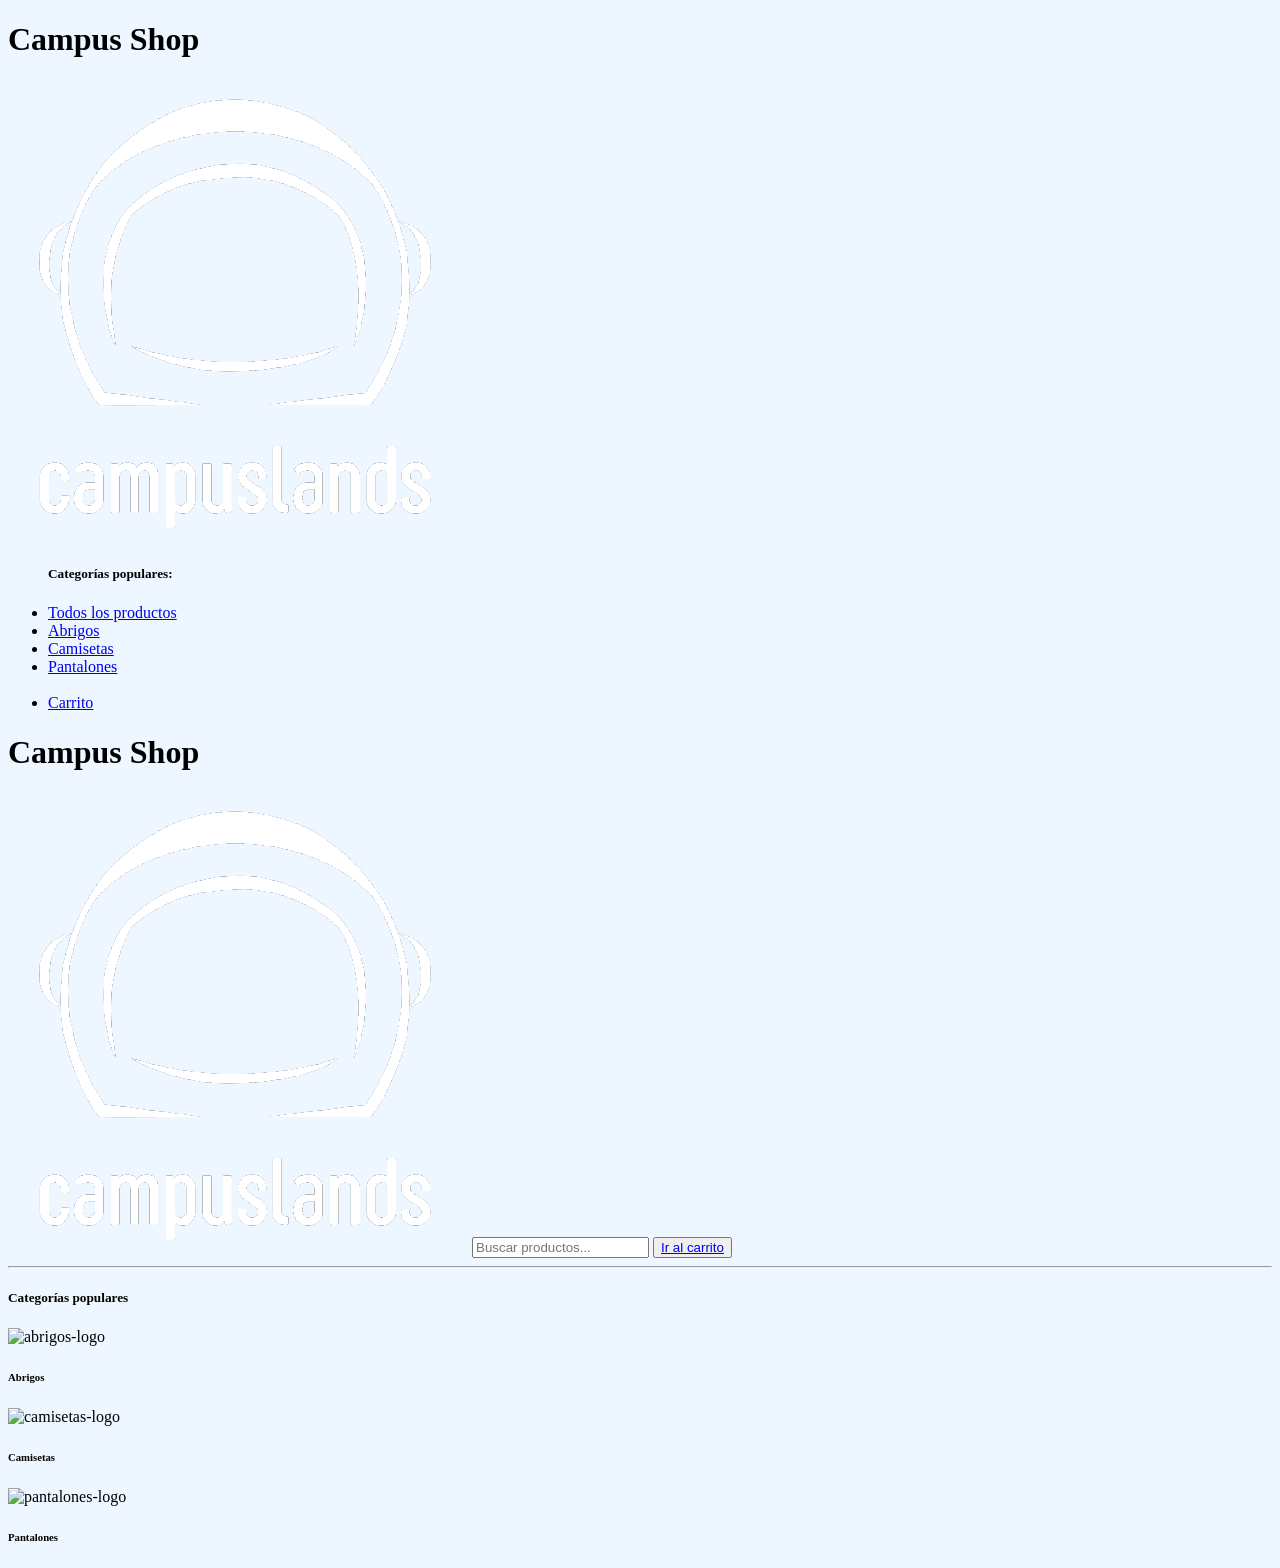
==== index.html @ 7f4fbdb8 "feat: :sparkles: Creé los archivos del proyecto Adelanté el archivo index.html y catalogo.html" ====
<!DOCTYPE html>
<html lang="en">
<head>
    <meta charset="UTF-8">
    <meta name="viewport" content="width=device-width, initial-scale=1.0">
    <link rel="stylesheet" href="css/base.css">
    <title>Campus Shop - Natalia Rolón Leal</title>
</head>
<body>
    <header>
        <div class="sidemenu">
            <h1>Campus Shop</h1>
            <img src="images/139265002.png" alt="campus_shop_logo">
            <ul>
                <h5>Categorías populares:</h5>
                <li class="boton-sidemenu"><a href="#">Todos los productos</a></li>
                <li class="boton-sidemenu"><a href="#">Abrigos</a></li>
                <li class="boton-sidemenu"><a href="#">Camisetas</a></li>
                <li class="boton-sidemenu"><a href="#">Pantalones</a></li>
                <br>
                <li class="boton-sidemenu"><a href="#">Carrito</a></li>
            </ul>
        </div>
        
        <h1 class="titulo-principal">Campus Shop</h1>
        <img src="images/139265002.png" alt="campus_shop_logo">

        <input type="text" placeholder="Buscar productos...">

        <button><a href="#">Ir al carrito</a></button>
        <hr>
        <h5>Categorías populares</h5>
        <div class="boton-abrigos">
            <a href="#"></a>
            <img src="" alt="abrigos-logo">
            <h6>Abrigos</h6>
        </div>
        <div class="boton-camisetas">
            <a href="#"></a>
            <img src="" alt="camisetas-logo">
            <h6>Camisetas</h6>
        </div>
        <div class="boton-pantalones">
            <a href="#"></a>
            <img src="" alt="pantalones-logo">
            <h6>Pantalones</h6>
        </div>
    </header>
</body>
</html>
---- css/base.css ----
body{
    background-color: rgb(238, 247, 255);
}
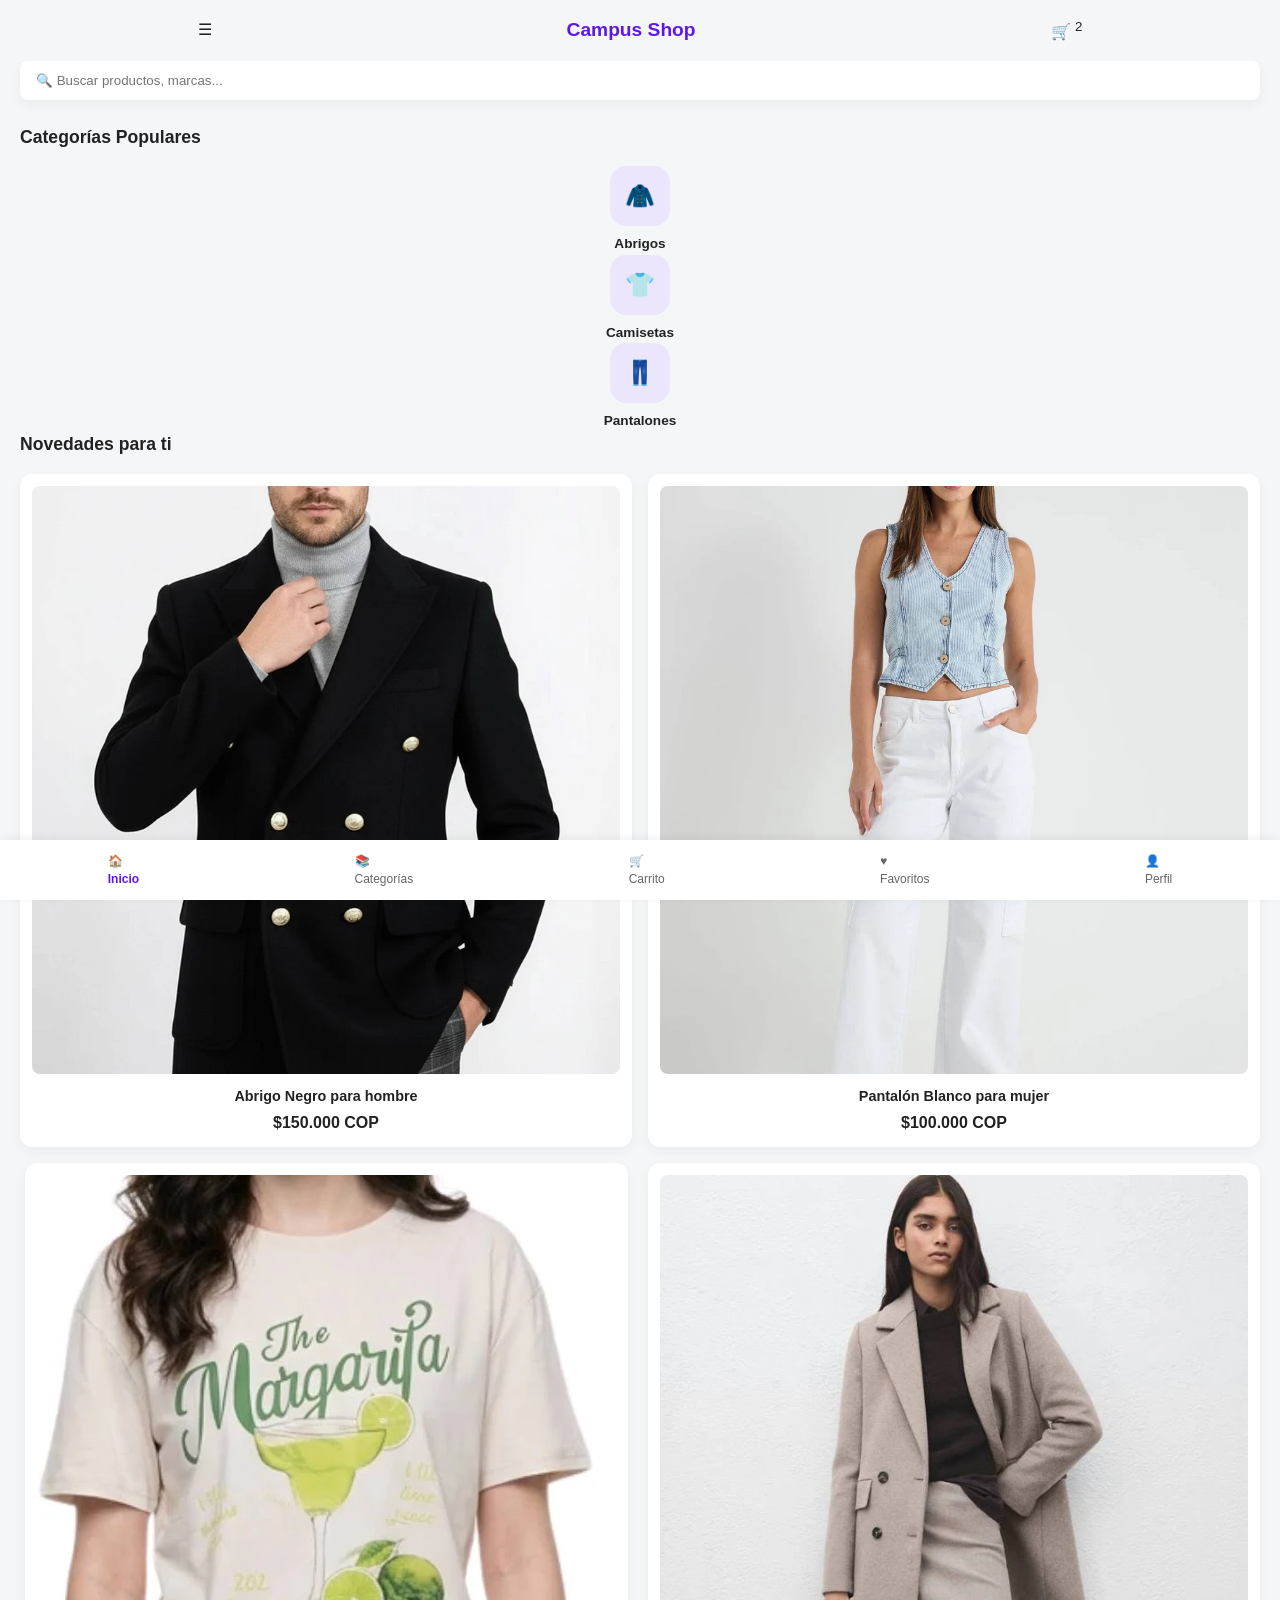
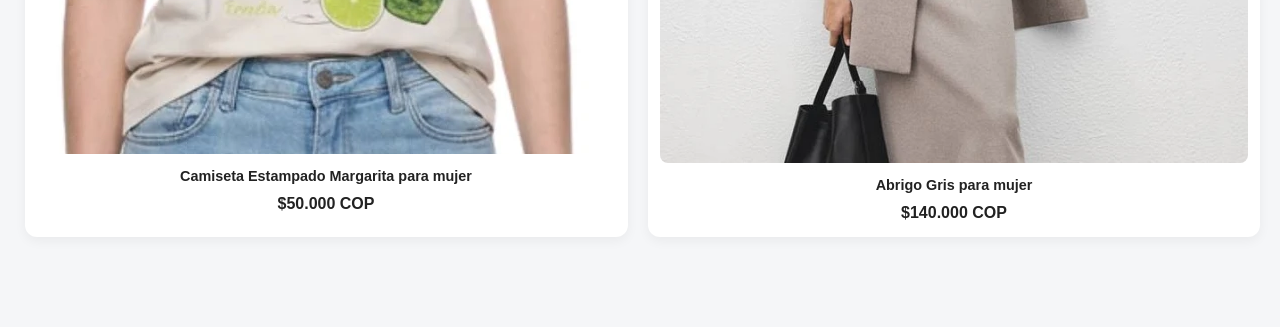
==== commit 749993ef: "feat: :sparkles: Realicé los archivos catalogo, index, base, components y layout Realicé los archivo" ====
--- a/index.html
+++ b/index.html
@@ -4,47 +4,76 @@
     <meta charset="UTF-8">
     <meta name="viewport" content="width=device-width, initial-scale=1.0">
     <link rel="stylesheet" href="css/base.css">
-    <title>Campus Shop - Natalia Rolón Leal</title>
+    <link rel="stylesheet" href="css/layout.css">
+    <link rel="stylesheet" href="css/components.css">
+    <link rel="stylesheet" href="css/responsive.css">
+    <title>Campus Shop - Inicio</title>
 </head>
 <body>
-    <header>
-        <div class="sidemenu">
-            <h1>Campus Shop</h1>
-            <img src="images/139265002.png" alt="campus_shop_logo">
-            <ul>
-                <h5>Categorías populares:</h5>
-                <li class="boton-sidemenu"><a href="#">Todos los productos</a></li>
-                <li class="boton-sidemenu"><a href="#">Abrigos</a></li>
-                <li class="boton-sidemenu"><a href="#">Camisetas</a></li>
-                <li class="boton-sidemenu"><a href="#">Pantalones</a></li>
-                <br>
-                <li class="boton-sidemenu"><a href="#">Carrito</a></li>
-            </ul>
-        </div>
-        
-        <h1 class="titulo-principal">Campus Shop</h1>
-        <img src="images/139265002.png" alt="campus_shop_logo">
+    <header class="header-principal">
+        <div class="menu-logo">☰</div>
+        <h1>Campus Shop</h1>
+        <div class="carrito-logo">🛒 <sup>2</sup></div>
+    </header>
 
-        <input type="text" placeholder="Buscar productos...">
+    <main class="main-content">
+        <input type="text" class="search-bar" placeholder="🔍 Buscar productos, marcas...">
 
-        <button><a href="#">Ir al carrito</a></button>
-        <hr>
-        <h5>Categorías populares</h5>
-        <div class="boton-abrigos">
-            <a href="#"></a>
-            <img src="" alt="abrigos-logo">
-            <h6>Abrigos</h6>
-        </div>
-        <div class="boton-camisetas">
-            <a href="#"></a>
-            <img src="" alt="camisetas-logo">
-            <h6>Camisetas</h6>
-        </div>
-        <div class="boton-pantalones">
-            <a href="#"></a>
-            <img src="" alt="pantalones-logo">
-            <h6>Pantalones</h6>
-        </div>
-    </header>
+        <section>
+            <h2 style="font-size: 1.1rem; margin-bottom: 16px;">Categorías Populares</h2>
+            <div class="fila-categorias">
+                <a href="catalogo.html" class="tarjeta-categoria">
+                    <div class="categoria-logo">🧥</div>
+                    <span>Abrigos</span>
+                </a>
+                <a href="catalogo.html" class="tarjeta-categoria">
+                    <div class="categoria-logo">👕</div>
+                    <span>Camisetas</span>
+                </a>
+                <a href="catalogo.html" class="tarjeta-categoria">
+                    <div class="categoria-logo">👖</div>
+                    <span>Pantalones</span>
+                </a>
+            </div>
+        </section>
+
+        <section>
+            <h2 style="font-size: 1.1rem; margin-bottom: 16px;">Novedades para ti</h2>
+            <div class="productos-novedades">
+                <article class="tarjeta-producto">
+                    <img src="images/abrigo5.png" alt="Abrigo" class="imagen-producto">
+                    <h3 class="titulo-producto">Abrigo Negro para hombre</h3>
+                    <p class="precio-producto">$150.000 COP</p>
+                </article>
+
+                <article class="tarjeta-producto">
+                    <img src="images/pantalon1.png" alt="Pantalon" class="imagen-producto">
+                    <h3 class="titulo-producto">Pantalón Blanco para mujer</h3>
+                    <p class="precio-producto">$100.000 COP</p>
+                </article>
+
+                <article class="tarjeta-producto">
+                    <img src="images/camiseta3.png" alt="Camiseta" class="imagen-producto">
+                    <h3 class="titulo-producto">Camiseta Estampado Margarita para mujer</h3>
+                    <p class="precio-producto">$50.000 COP</p>
+                </article>
+
+                <article class="tarjeta-producto">
+                    <img src="images/abrigo1.png" alt="Abrigo" class="imagen-producto">
+                    <h3 class="titulo-producto">Abrigo Gris para mujer</h3>
+                    <p class="precio-producto">$140.000 COP</p>
+                </article>
+            </div>
+        </section>
+    </main>
+
+    <nav class="bottom-nav">
+        <a href="index.html" class="bottom-nav-item active">🏠<br>Inicio</a>
+        <a href="catalogo.html" class="bottom-nav-item">📚<br>Categorías</a>
+        <a href="carrito.html" class="bottom-nav-item">🛒<br>Carrito</a>
+        <a href="#favoritos" class="bottom-nav-item">♥️<br>Favoritos</a>
+        <a href="perfil.html" class="bottom-nav-item">👤<br>Perfil</a>
+    </nav>
+    
 </body>
 </html>
--- a/css/base.css
+++ b/css/base.css
@@ -1,3 +1,34 @@
+* {
+    margin: 0 auto;
+    padding: 0;
+    box-sizing: border-box;
+}
+
+:root{
+    --primary-color: #5e17eb;
+    --primary-light: #ece6fd;
+    --text-main: #222222;
+    --text-muted: #666666;
+    --bg-main: #f5f6f8;
+    --bg-card: #ffffff;
+    --radius-box: 12px;
+    --radius-btn: 8px;
+    --shadow-soft: 0 4px 12px rgba(0, 0, 0, 0.05);
+}
+
 body{
-    background-color: rgb(238, 247, 255);
+    font-family: Arial, Helvetica, sans-serif;
+    background-color: var(--bg-main);
+    color: var(--text-main);
+    line-height: 1.5;
+    padding-bottom: 70px;
+}
+
+a{
+    text-decoration: none;
+    color: inherit;
+}
+
+ul{
+    list-style: none;
 }
--- a/css/layout.css
+++ b/css/layout.css
@@ -0,0 +1,45 @@
+.header-principal{
+    display: flex;
+    justify-content: space-between;
+    align-items: center;
+    padding: 16px 20px;
+    background-color: var(--bg-main);
+    position: sticky;
+    top: 0;
+    z-index: 100;
+}
+
+.header-principal h1{
+    font-size: 1.2rem;
+    color: var(--primary-color);
+}
+
+.bottom-nav{
+    position: fixed;
+    bottom: 0;
+    left: 0;
+    width: 100%;
+    background-color: var(--bg-card);
+    box-shadow: 0 -2px 10px rgba(0,0,0,0.05);
+    display: flex;
+    justify-content: space-around;
+    padding: 12px 0;
+    z-index: 100;
+}
+
+.bottom-nav-item{
+    display: flex;
+    flex-direction: column;
+    align-items: center;
+    font-size: 0.75rem;
+    color: var(--text-muted);
+}
+
+.bottom-nav-item.active{
+    color: var(--primary-color);
+    font-weight: bold;
+}
+
+.main-content{
+    padding: 0 20px 20px 20px;
+}
--- a/css/components.css
+++ b/css/components.css
@@ -0,0 +1,114 @@
+.search-bar{
+    width: 100%;
+    padding: 12px 16px;
+    border: none;
+    border-radius: var(--radius-btn);
+    background-color: var(--bg-card);
+    box-shadow: var(--shadow-soft);
+    margin-bottom: 24px;
+    outline: none;
+}
+
+.category-row{
+    display: flex;
+    justify-content: space-between;
+    margin-bottom: 32px;
+}
+
+.tarjeta-categoria{
+    display: flex;
+    flex-direction: column;
+    align-items: center;
+    gap: 8px;
+    font-size: 0.85rem;
+    font-weight: 600;
+}
+
+.categoria-logo{
+    width: 60px;
+    height: 60px;
+    background-color: var(--primary-light);
+    border-radius: 16px;
+    display: flex;
+    justify-content: center;
+    align-items: center;
+    font-size: 1.5rem;
+    color: var(--primary-color);
+}
+
+.productos-novedades{
+    display: grid;
+    grid-template-columns: 1fr 1fr;
+    gap: 16px;
+}
+
+.tarjeta-producto{
+    background-color: var(--bg-card);
+    border-radius: var(--radius-box);
+    padding: 12px;
+    box-shadow: var(--shadow-soft);
+    position: relative;
+    display: flex;
+    flex-direction: column;
+}
+
+.imagen-producto{
+    width: 100%;
+    aspect-ratio: 1;
+    background-color: #eaeaea;
+    border-radius: var(--radius-btn);
+    object-fit: cover;
+    margin-bottom: 12px;
+}
+
+.titulo-producto{
+    font-size: 0.9rem;
+    color: var(--text-main);
+    margin-bottom: 4px;
+}
+
+.precio-producto{
+    font-size: 1rem;
+    font-weight: bold;
+    color: var(--text-main);
+}
+
+.etiqueta{
+    position: absolute;
+    top: 20px;
+    left: 20px;
+    padding: 4px 8px;
+    border-radius: 4px;
+    font-size: 0.7rem;
+    font-weight: bold;
+    color: white;
+}
+
+.etiqueta.oferta{
+    background-color: #ff4d4f;
+}
+
+.precio-antes-producto{
+    color: #ff4d4f;
+    text-decoration: line-through;
+    font-weight: lighter;
+}
+
+.etiqueta.stock{
+    background-color: #36a2eb;
+}
+
+.btn-add-cart{
+    position: absolute;
+    bottom: 12px;
+    right: 12px;
+    background-color: var(--primary-color);
+    color: white;
+    width: 32px;
+    height: 32px;
+    border-radius: 50%;
+    display: flex;
+    justify-content: center;
+    align-items: center;
+    font-weight: bold;
+}
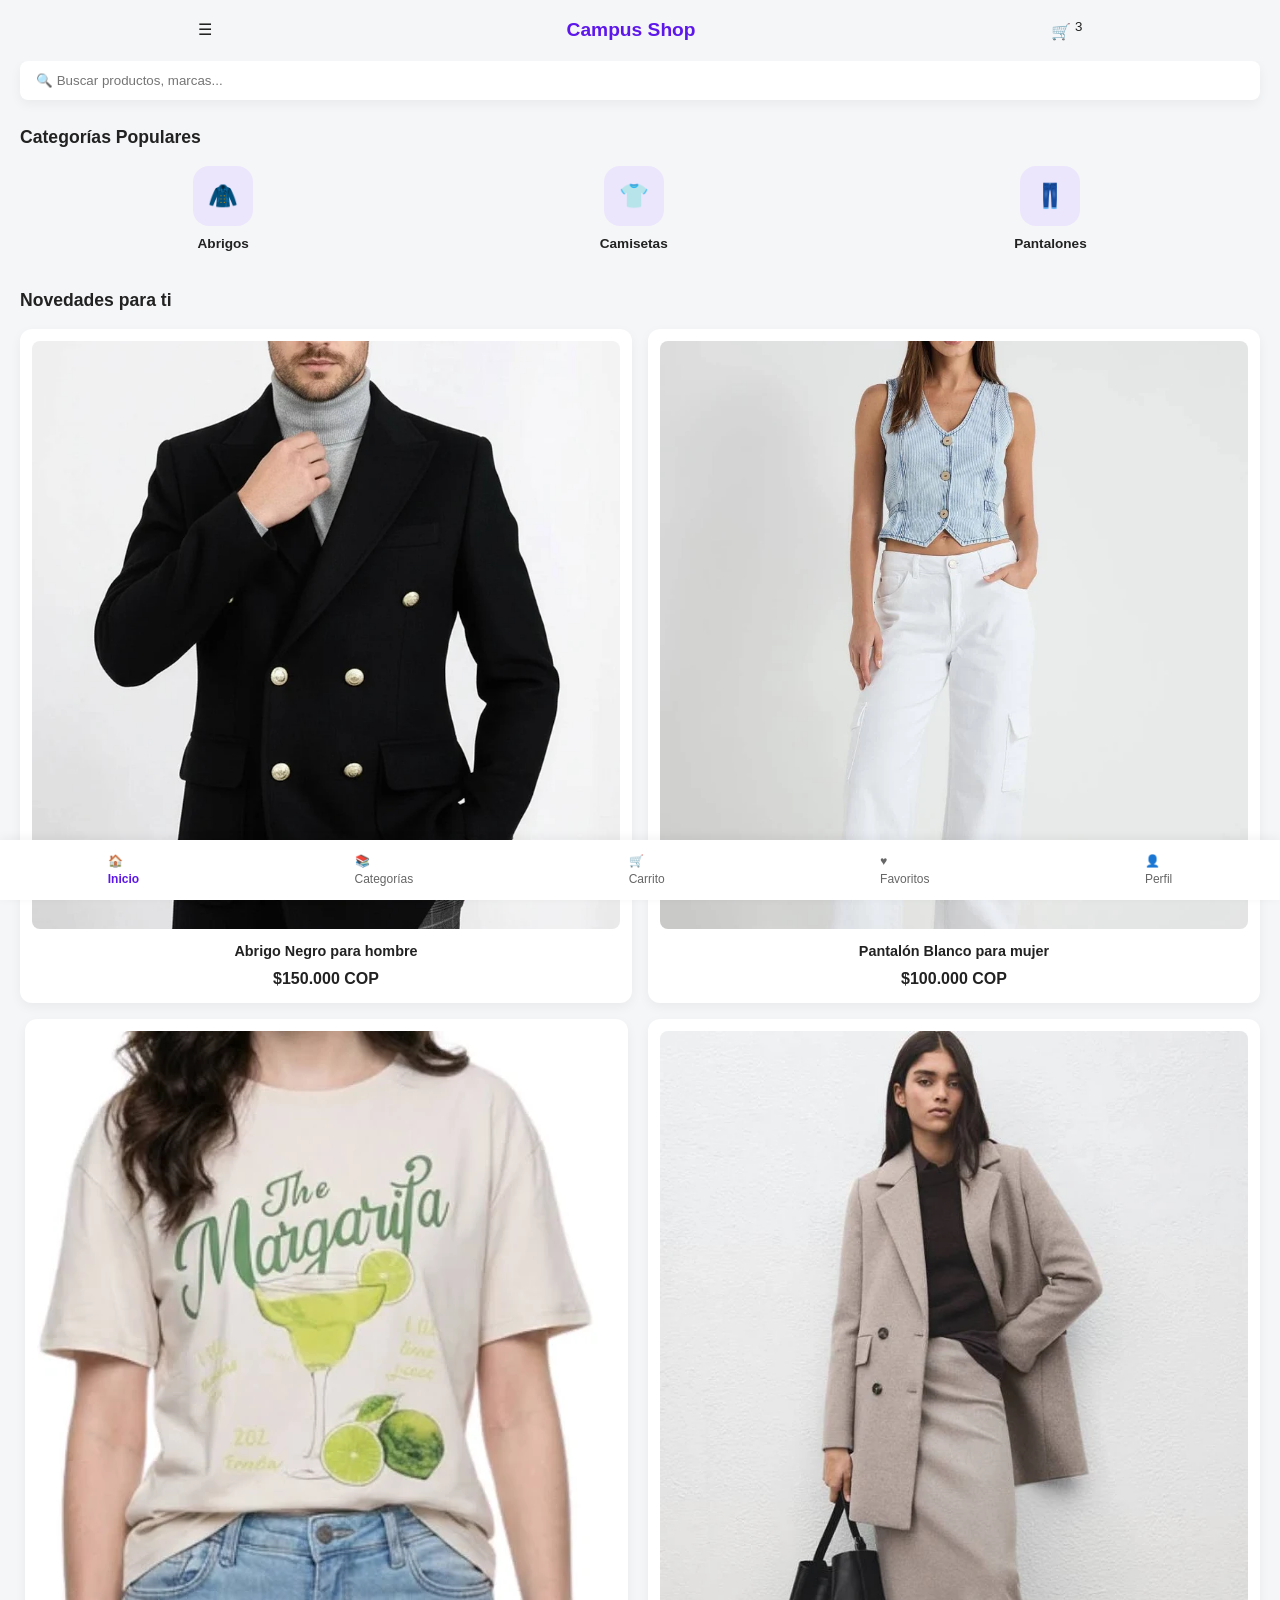
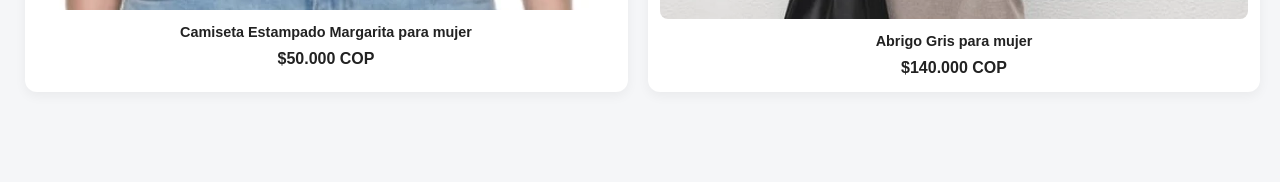
==== commit cfd11a5f: "feat: :sparkles: Añadí nuevas funciones en varios archivos Edité y añadí funciones a carrito.html ca" ====
--- a/index.html
+++ b/index.html
@@ -13,7 +13,7 @@
     <header class="header-principal">
         <div class="menu-logo">☰</div>
         <h1>Campus Shop</h1>
-        <div class="carrito-logo">🛒 <sup>2</sup></div>
+        <div class="carrito-logo">🛒 <sup>3</sup></div>
     </header>
 
     <main class="main-content">
--- a/css/components.css
+++ b/css/components.css
@@ -9,7 +9,7 @@
     outline: none;
 }
 
-.category-row{
+.fila-categorias{
     display: flex;
     justify-content: space-between;
     margin-bottom: 32px;
@@ -111,4 +111,75 @@
     justify-content: center;
     align-items: center;
     font-weight: bold;
+}
+
+.foto-perfil{
+    width: 100px;
+    height: 100px;
+    object-fit: cover;
+    border-radius: 50%;
+    border: 3px solid #ffe0cc;
+    display: block;
+    margin: 0 auto;
+}
+
+.cart-item{
+    background: white;
+    border-radius: var(--radius-box);
+    padding: 12px;
+    display: flex;
+    gap: 12px;
+    margin-bottom: 12px;
+    box-shadow: var(--shadow-soft);
+    align-items: center;
+}
+
+.cart-item img{
+    width: 80px;
+    height: 80px;
+    border-radius: var(--radius-btn);
+    background: #f0f0f0;
+}
+
+.add-controls{
+    display: flex;
+    align-items: center;
+    gap: 10px;
+    background: var(--bg-main);
+    padding: 4px 8px;
+    border-radius: 20px;
+}
+
+.add-controls span.minus{
+    cursor: not-allowed;
+}
+
+.add-controls span.plus{
+    cursor: pointer;
+}
+
+.btn-pay{
+    background-color: var(--primary-color);
+    color: white;
+    border: none;
+    width: 100%;
+    padding: 16px;
+    border-radius: var(--radius-btn);
+    font-weight: bold;
+    font-size: 1rem;
+    cursor: pointer;
+}
+
+.opciones-perfil{
+    display: grid;
+    grid-template-columns: 1fr 1fr;
+    gap: 15px;
+}
+
+.caja-perfil{
+    background: white;
+    padding: 20px;
+    border-radius: var(--radius-box);
+    text-align: center;
+    box-shadow: var(--shadow-soft);
 }
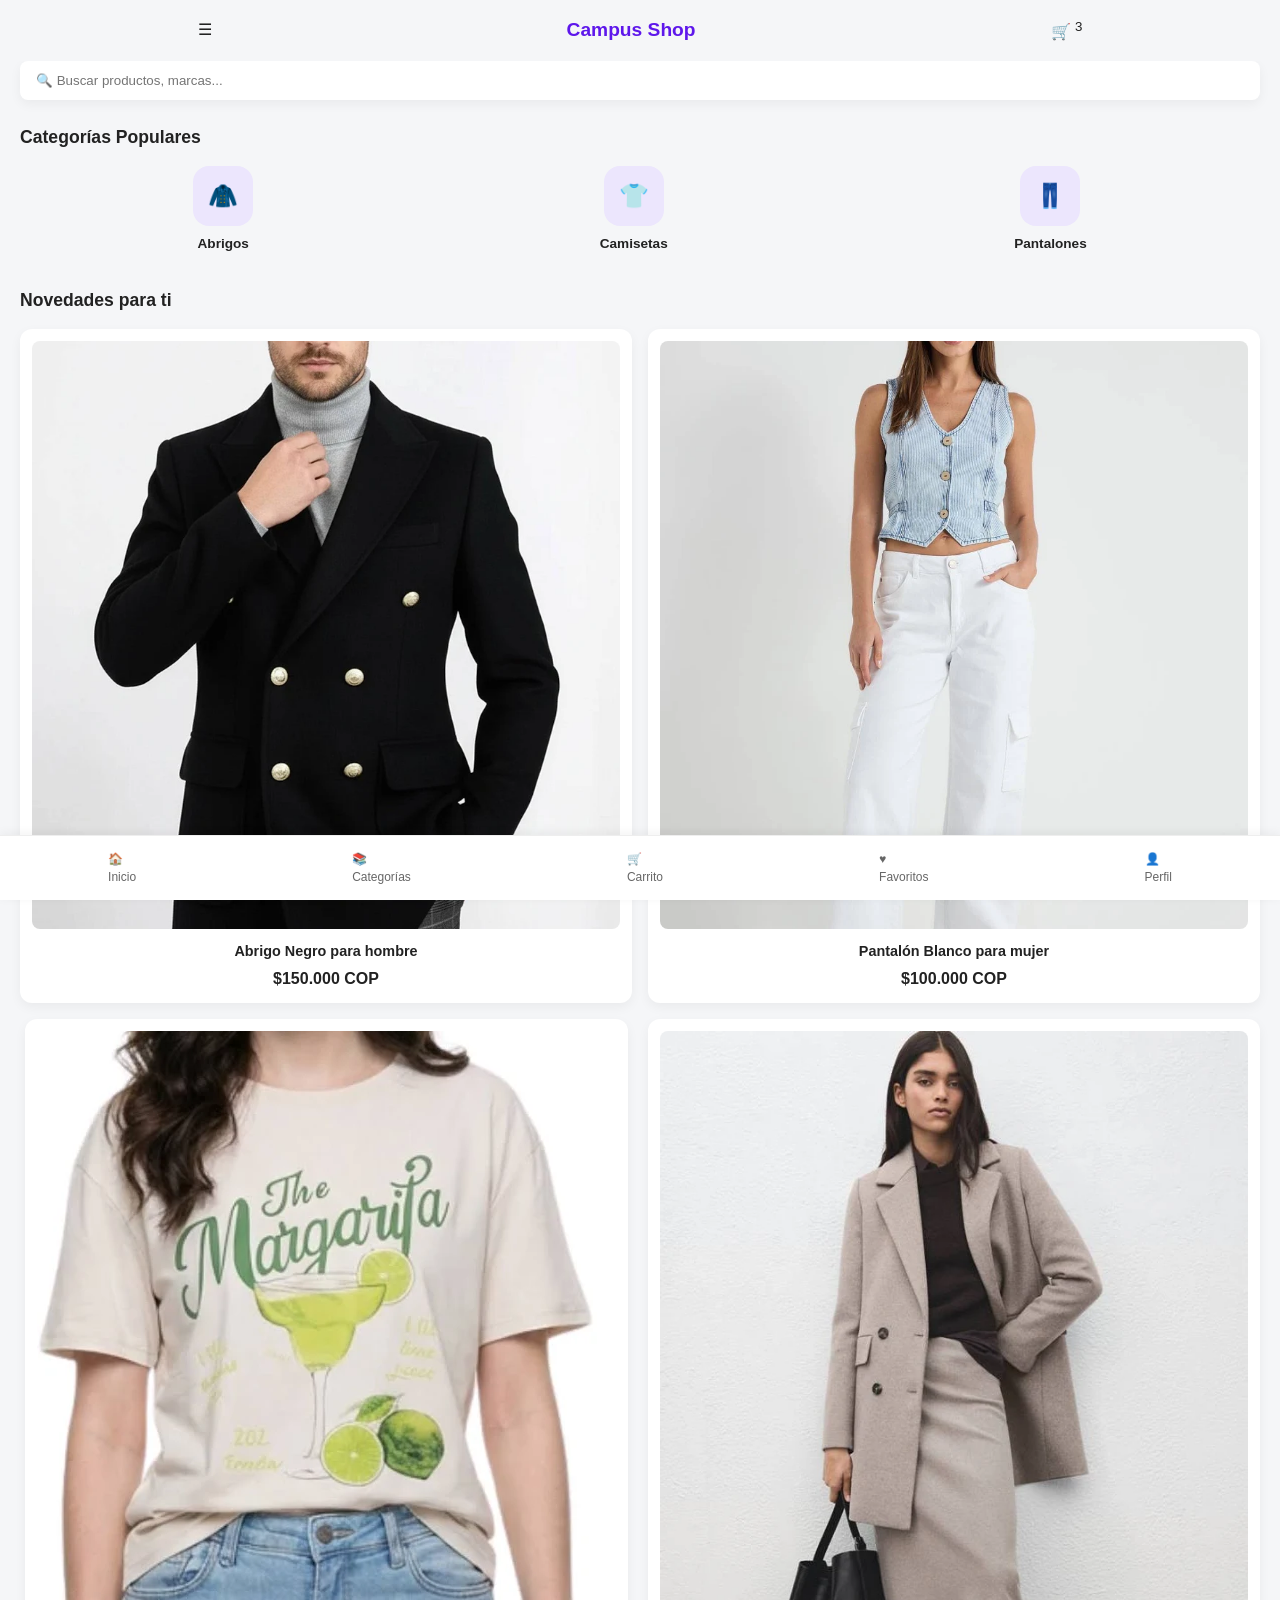
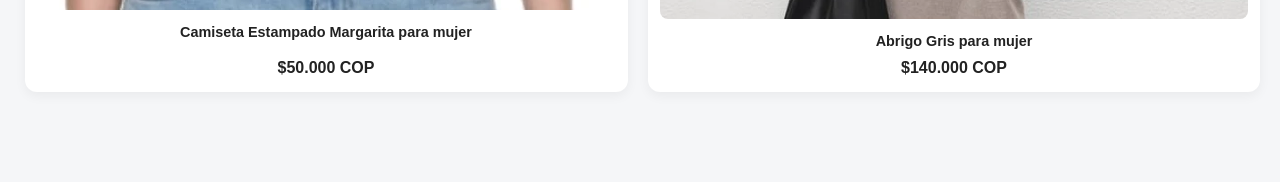
==== commit 045987eb: "feat: :sparkles: avance proyecto avancé en el proyecto" ====
--- a/index.html
+++ b/index.html
@@ -13,7 +13,7 @@
     <header class="header-principal">
         <div class="menu-logo">☰</div>
         <h1>Campus Shop</h1>
-        <div class="carrito-logo">🛒 <sup>3</sup></div>
+        <a href="carrito.html" class="carrito-logo">🛒 <sup>3</sup></a>
     </header>
 
     <main class="main-content">
@@ -22,15 +22,15 @@
         <section>
             <h2 style="font-size: 1.1rem; margin-bottom: 16px;">Categorías Populares</h2>
             <div class="fila-categorias">
-                <a href="catalogo.html" class="tarjeta-categoria">
+                <a href="catalogo.html#seccion-abrigos" class="tarjeta-categoria">
                     <div class="categoria-logo">🧥</div>
                     <span>Abrigos</span>
                 </a>
-                <a href="catalogo.html" class="tarjeta-categoria">
+                <a href="catalogo.html#seccion-camisetas" class="tarjeta-categoria">
                     <div class="categoria-logo">👕</div>
                     <span>Camisetas</span>
                 </a>
-                <a href="catalogo.html" class="tarjeta-categoria">
+                <a href="catalogo.html#seccion-pantalones" class="tarjeta-categoria">
                     <div class="categoria-logo">👖</div>
                     <span>Pantalones</span>
                 </a>
@@ -67,13 +67,13 @@
         </section>
     </main>
 
-    <nav class="bottom-nav">
+    <footer class="bottom-nav">
         <a href="index.html" class="bottom-nav-item active">🏠<br>Inicio</a>
         <a href="catalogo.html" class="bottom-nav-item">📚<br>Categorías</a>
-        <a href="carrito.html" class="bottom-nav-item">🛒<br>Carrito</a>
+        <a href="vacio.html" class="bottom-nav-item">🛒<br>Carrito</a>
         <a href="#favoritos" class="bottom-nav-item">♥️<br>Favoritos</a>
         <a href="perfil.html" class="bottom-nav-item">👤<br>Perfil</a>
-    </nav>
+    </footer>
     
 </body>
 </html>
--- a/css/layout.css
+++ b/css/layout.css
@@ -14,17 +14,24 @@
     color: var(--primary-color);
 }
 
+main{
+    padding-bottom: 80px;
+}
+
 .bottom-nav{
     position: fixed;
     bottom: 0;
     left: 0;
     width: 100%;
+    height: 65px;
     background-color: var(--bg-card);
     box-shadow: 0 -2px 10px rgba(0,0,0,0.05);
     display: flex;
     justify-content: space-around;
     padding: 12px 0;
-    z-index: 100;
+    z-index: 1000;
+    align-items: center;
+    border-top: 1px solid #eee;
 }
 
 .bottom-nav-item{
@@ -35,11 +42,72 @@
     color: var(--text-muted);
 }
 
-.bottom-nav-item.active{
+.bottom-nav-item:focus{
+    outline: none;
     color: var(--primary-color);
     font-weight: bold;
 }
 
 .main-content{
     padding: 0 20px 20px 20px;
-}+}
+
+.header-catalogo{
+    display: flex;
+    justify-content: space-between;
+    align-items: center;
+    padding: 16px 20px;
+    background-color: var(--bg-main);
+    position: sticky;
+    top: 0;
+    z-index: 100;
+}
+
+.header-carrito{
+    display: flex;
+    justify-content: space-between;
+    align-items: center;
+    padding: 20px;
+    background-color: var(--bg-main);
+    position: sticky;
+    top: 0;
+    z-index: 100;
+}
+
+.header-carrito h2{
+    font-size: 1.2rem;
+    font-weight: bold;
+    margin: 0;
+    flex-grow: 1;
+    text-align: center;
+}
+
+.carrito-vacio-header{
+    display: flex;
+    justify-content: space-between;
+    align-items: center;
+    padding: 20px;
+    background-color: var(--bg-main);
+    position: sticky;
+    top: 0;
+    z-index: 100;
+}
+
+.carrito-vacio-header h2{
+    font-size: 1.2rem;
+    font-weight: bold;
+    margin: 0;
+    flex-grow: 1;
+    text-align: center;
+}
+
+.carrito-vacio-container{
+    display: flex;
+    flex-direction: column;
+    justify-content: center;
+    align-items: center;
+    text-align: center;
+    min-height: 100vh;
+    padding: 1px;
+}
+
--- a/css/components.css
+++ b/css/components.css
@@ -52,6 +52,33 @@
     flex-direction: column;
 }
 
+.productos-catalogo{
+    display: grid;
+    grid-template-columns: repeat(2, 1fr);
+    gap: 12px;
+    padding: 12px;
+    width: 100%;
+    box-sizing: border-box;
+}
+
+.tarjeta-producto-catalogo{
+    width: 100%;
+    background-color: var(--bg-card);
+    border-radius: var(--radius-box);
+    padding: 10px;
+    box-shadow: var(--shadow-soft);
+    display: flex;
+    flex-direction: column;
+    overflow: hidden;
+}
+
+.tarjeta-producto-catalogo img{
+    width: 100%;
+    height: 140px;
+    object-fit: cover;
+    border-radius: 8px;
+}
+
 .imagen-producto{
     width: 100%;
     aspect-ratio: 1;
@@ -65,6 +92,7 @@
     font-size: 0.9rem;
     color: var(--text-main);
     margin-bottom: 4px;
+    flex-grow: 1;
 }
 
 .precio-producto{
@@ -85,7 +113,7 @@
 }
 
 .etiqueta.oferta{
-    background-color: #ff4d4f;
+    background-color: darkblue;
 }
 
 .precio-antes-producto{
@@ -182,4 +210,50 @@
     border-radius: var(--radius-box);
     text-align: center;
     box-shadow: var(--shadow-soft);
+}
+
+.carrito-vacio-container h2{
+    margin-bottom: 10px;
+    font-weight: bold;
+}
+
+.carrito-vacio-container p{
+    color: var(--text-muted);
+    max-width: 300px;
+    margin-bottom: 40px;
+}
+
+.img-circulo{
+    background-color: #def6fd;
+    width: 150px;
+    height: 150px;
+    border-radius: 50%;
+    display: flex;
+    justify-content: center;
+    align-items: center;
+    margin-bottom: 30px;
+}
+
+.img-circulo img{
+    width: 80px;
+    opacity: 0.6;
+}
+
+.boton-ver-catalogo{
+    display: block;
+    background-color: rgb(70, 70, 255);
+    color: white;
+    padding: 15px 40px;
+    border-radius: var(--radius-btn);
+    text-decoration: none;
+    width: 100%;
+    max-width: 350px;
+    font-weight: bold;
+    justify-content: center;
+    align-items: center;
+}
+
+.boton-ver-catalogo:hover{
+    background-color: rgb(34, 34, 255);
+    cursor: pointer;
 }
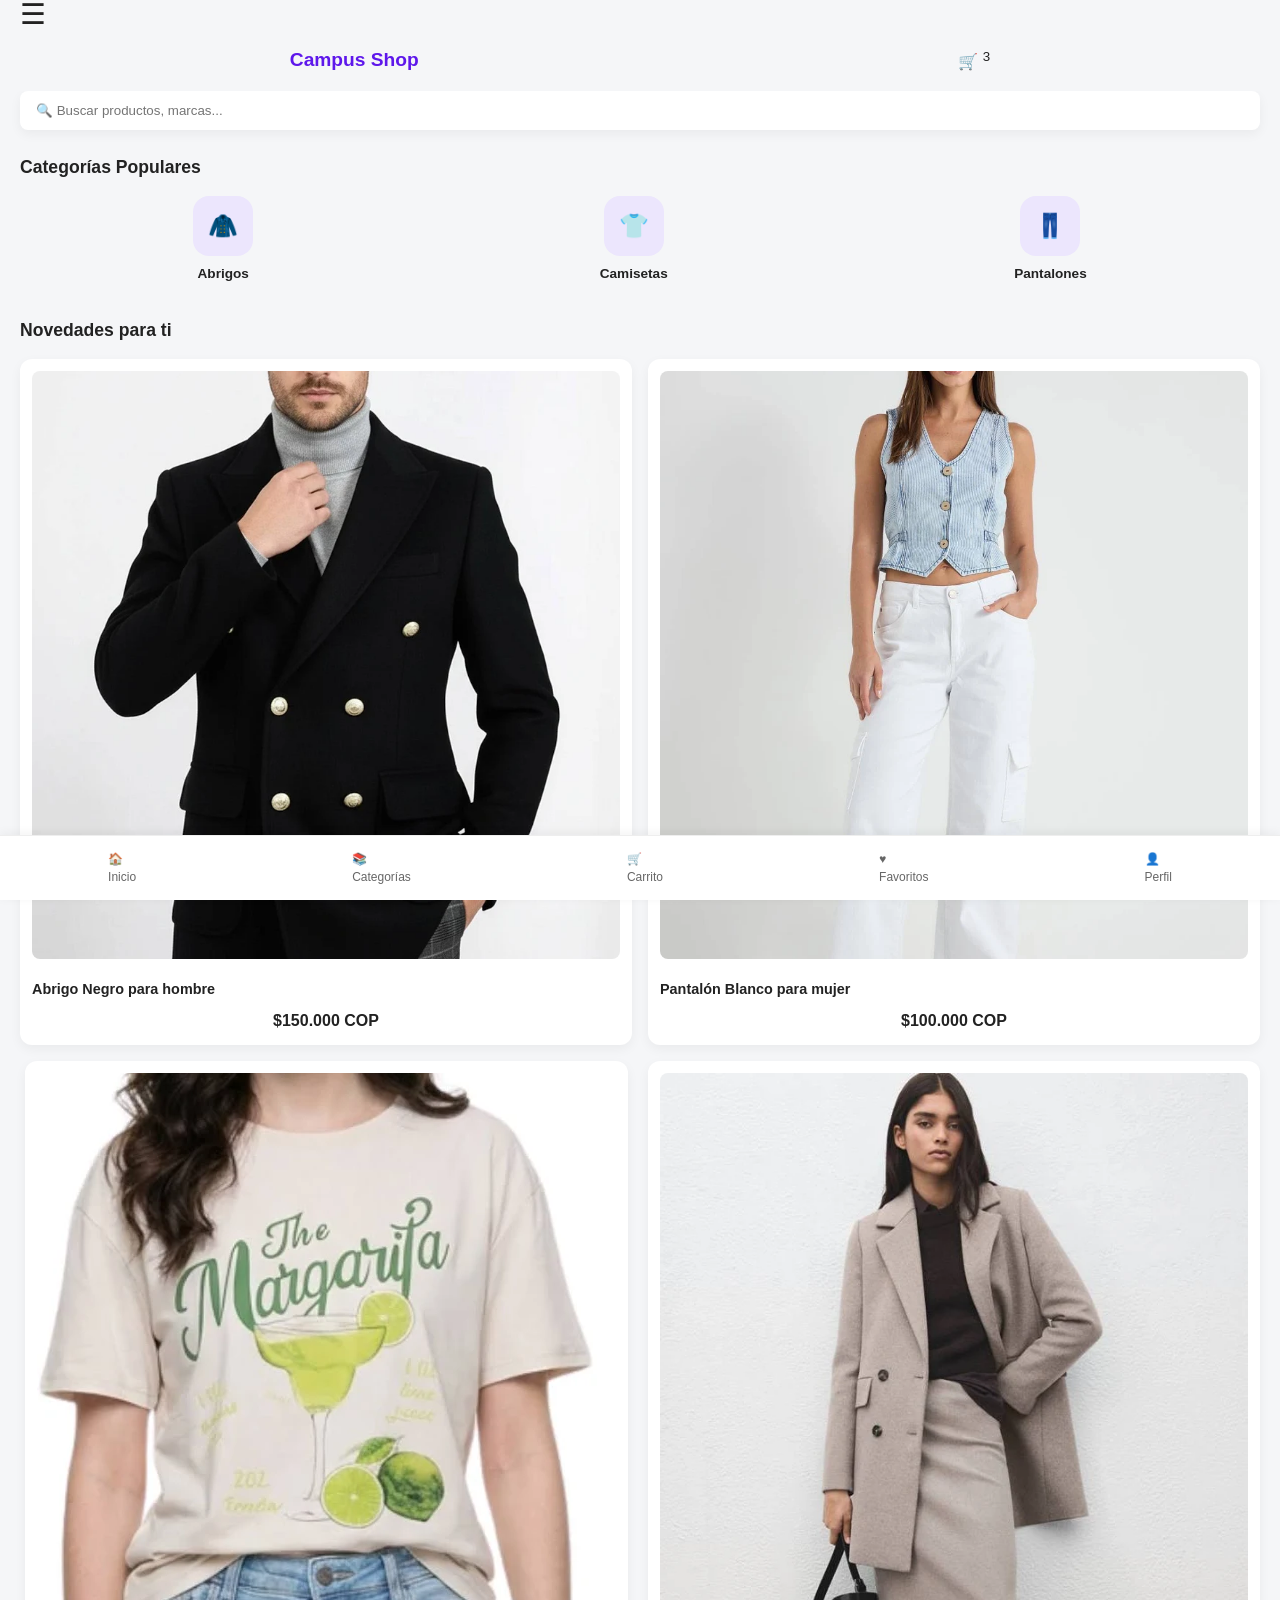
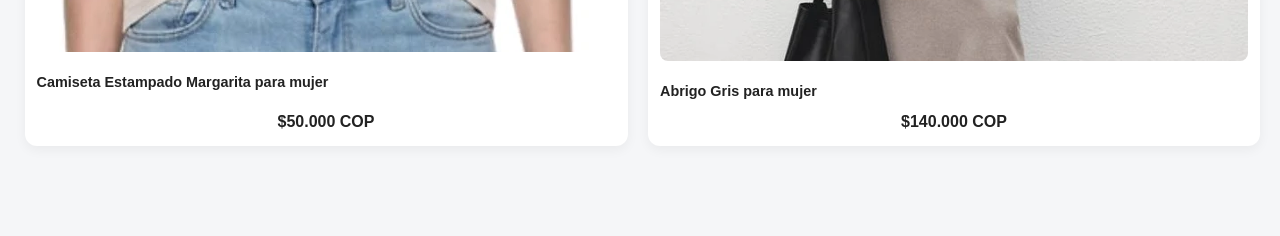
==== commit 835925bb: "feat: :sparkles: realice mas archivos del proyecto realice mas archivos del proyecto historial, inde" ====
--- a/index.html
+++ b/index.html
@@ -10,8 +10,33 @@
     <title>Campus Shop - Inicio</title>
 </head>
 <body>
+
+    <header class="header-menu-lateral">
+        <input type="checkbox" id="menu-lateral" class="menu-lateral-index">
+
+        <label for="menu-lateral" class="menu-logo">☰</label>
+
+        <nav class="sidebar">
+            <div class="sidebar-header">
+                <img src="images/139265002.png" alt="logo" class="sidebar-logo">
+                <h2 class="titulo-menu">Campus Shop</h2>
+                <label for="menu-lateral" class="btn-cerrar">x</label>
+            </div>
+
+            <ul class="menu-links">
+                <li><a href="index.html">🏠<br>Inicio</a></li>
+                <li><a href="catalogo.html">🛍️<br>Catálogo</a></li>
+                <li><a href="historial.html">📦<br>Mis Pedidos</a></li>
+                <li><a href="carrito.html">🛒<br>Carrito</a></li>
+                <li><a href="perfil.html">👤<br>Perfil</a></li>
+            </ul>
+        </nav>
+
+        <label for="menu-lateral" class="overlay"></label>
+    </header>
+
     <header class="header-principal">
-        <div class="menu-logo">☰</div>
+        <!-- <div class="menu-logo">☰</div> -->
         <h1>Campus Shop</h1>
         <a href="carrito.html" class="carrito-logo">🛒 <sup>3</sup></a>
     </header>
--- a/css/layout.css
+++ b/css/layout.css
@@ -12,6 +12,14 @@
 .header-principal h1{
     font-size: 1.2rem;
     color: var(--primary-color);
+}
+
+.header-menu-lateral{
+    display: flex;
+    align-items: center;
+    justify-content: center;
+    position: relative;
+    padding: 15px;
 }
 
 main{
--- a/css/components.css
+++ b/css/components.css
@@ -1,3 +1,93 @@
+.menu-lateral-index{
+    display: none;
+}
+
+.menu-logo{
+    font-size: 1.8rem;
+    cursor: pointer;
+    position: absolute;
+    left: 20px;
+    z-index: 100;
+    color: var(--text-main);
+}
+
+.titulo-menu{
+    font-size: 1.4rem;
+    font-weight: bold;
+    color: var(--text-main);
+    margin: 0;
+    color: white;
+}
+
+.sidebar{
+    position: fixed;
+    top: 0;
+    left: -280px;
+    width: 260px;
+    height: 100%;
+    background: rgb(0, 0, 116);
+    z-index: 1000;
+    transition: 0.3s ease;
+    box-shadow: var(--shadow-soft);
+    padding: 20px;
+}
+
+.sidebar-header{
+    display: flex;
+    justify-content: space-between;
+    align-items: center;
+    margin-bottom: 30px;
+}
+
+.sidebar-logo{
+    width: 100px;
+}
+
+.btn-cerrar{
+    font-size: 1.5rem;
+    cursor: pointer;
+    border: 2px solid white;
+    padding: 4px;
+    border-radius: var(--radius-btn);
+    color: white;
+}
+
+.menu-links{
+    list-style: none;
+    padding: 0;
+}
+
+.menu-links li{
+    margin-bottom: 20px;
+}
+
+.menu-links a{
+    text-decoration: none;
+    color: white;
+    font-weight: 500;
+    font-size: 1.1rem;
+    display: block;
+}
+
+#menu-lateral:checked ~ .sidebar{
+    left: 0;
+}
+
+.overlay{
+    position: fixed;
+    top: 0;
+    left: 0;
+    width: 100%;
+    height: 100%;
+    background: var(--bg-card);
+    display: none;
+    z-index: 900;
+}
+
+#menu-lateral:checked ~ .overlay{
+    display: block;
+}
+
 .search-bar{
     width: 100%;
     padding: 12px 16px;
@@ -59,22 +149,38 @@
     padding: 12px;
     width: 100%;
     box-sizing: border-box;
+    align-items: stretch;
+}
+
+.grid-productos{
+    display: grid;
+    grid-template-columns: repeat(2, 1fr);
+    gap: 15px;
+    margin-bottom: 30px;
+    align-items: stretch;
+}
+
+.titulo-categoria{
+    margin: 25px 0 15px 0;
+    font-size: 1.3rem;
+    font-weight: bold;
+    color: var(--text-main);
 }
 
 .tarjeta-producto-catalogo{
-    width: 100%;
     background-color: var(--bg-card);
     border-radius: var(--radius-box);
-    padding: 10px;
-    box-shadow: var(--shadow-soft);
+    padding: 12px;
     display: flex;
     flex-direction: column;
-    overflow: hidden;
+    height: 100%;
+    position: relative;
+    box-shadow: var(--shadow-soft);
 }
 
 .tarjeta-producto-catalogo img{
     width: 100%;
-    height: 140px;
+    height: 150px;
     object-fit: cover;
     border-radius: 8px;
 }
@@ -90,8 +196,8 @@
 
 .titulo-producto{
     font-size: 0.9rem;
-    color: var(--text-main);
-    margin-bottom: 4px;
+    margin: 8px 0;
+    color: var(--text-main);
     flex-grow: 1;
 }
 
@@ -128,17 +234,25 @@
 
 .btn-add-cart{
     position: absolute;
-    bottom: 12px;
-    right: 12px;
+    bottom: 10px;
+    right: 10px;
     background-color: var(--primary-color);
     color: white;
-    width: 32px;
-    height: 32px;
+    border: none;
     border-radius: 50%;
+    width: 35px;
+    height: 35px;
     display: flex;
     justify-content: center;
     align-items: center;
-    font-weight: bold;
+    cursor: pointer;
+    font-size: 0;
+    font-weight: bold;
+}
+
+.btn-add-cart::after{
+    content: '🛒';
+    font-size: 16px;
 }
 
 .foto-perfil{
@@ -152,20 +266,24 @@
 }
 
 .cart-item{
+    display: flex;
+    align-items: center;
+    gap: 15px;
     background: white;
     border-radius: var(--radius-box);
-    padding: 12px;
-    display: flex;
-    gap: 12px;
+    width: 100%;
+    padding: 12px;   
     margin-bottom: 12px;
     box-shadow: var(--shadow-soft);
-    align-items: center;
+    
 }
 
 .cart-item img{
     width: 80px;
     height: 80px;
-    border-radius: var(--radius-btn);
+    object-fit: cover;
+    border-radius: var(--radius-btn);
+    flex-shrink: 0;
     background: #f0f0f0;
 }
 
@@ -256,4 +374,211 @@
 .boton-ver-catalogo:hover{
     background-color: rgb(34, 34, 255);
     cursor: pointer;
+}
+
+.checkout-section{
+    margin-bottom: 25px;
+}
+
+.checkout-header{
+    display: flex;
+    justify-content: space-between;
+    align-items: center;
+    margin-bottom: 12px;
+}
+
+.checkout-header h4{
+    font-size: 1rem;
+    font-weight: bold;
+}
+
+.btn-edit{
+    background: none;
+    border: none;
+    color: var(--primary-color);
+    font-weight: bold;
+    cursor: pointer;
+}
+
+.tarjeta-checkout{
+    background: white;
+    padding: 15px;
+    border-radius: var(--radius-box);
+    box-shadow: var(--shadow-soft);
+    margin-bottom: 10px;
+    border: 2px solid transparent;
+}
+
+.tarjeta-checkout.selected{
+    border-color: var(--primary-color);
+}
+
+.payment-option{
+    display: flex;
+    align-items: center;
+    gap: 10px;
+}
+
+.resumen-final{
+    margin-top: 30px;
+    padding-top: 20px;
+    border-top: 1px dashed #ccc;
+}
+
+.fila-resumen{
+    display: flex;
+    justify-content: space-between;
+    margin-bottom: 8px;
+    color: var(--text-muted);
+}
+
+.fila-resumen.total{
+    margin-top: 15px;
+    font-size: 1.2rem;
+    font-weight: bold;
+    color: var(--text-main);
+}
+
+.input-oculto{
+    display: none;
+}
+
+.formulario-edicion{
+    display: none;
+    flex-direction: column;
+    gap: 12px;
+    background: white;
+    padding: 15px;
+    border-radius: var(--radius-box);
+    border: 1px solid var(--primary-light);
+}
+
+.input-checkout{
+    padding: 12px;
+    border: 1px solid #ddd;
+    border-radius: 8px;
+    width: 100%;
+    font-size: 0.9rem;
+    outline: none;
+}
+
+.input-checkout:focus{
+    border-color: var(--primary-color);
+}
+
+#editar:checked ~ .formulario-edicion{
+    display: flex !important;
+}
+
+#editar:checked ~ .info-actual{
+    display: none !important;
+}
+
+#editar:checked ~ .checkout-header .btn-edit{
+    color: red;
+}
+
+.btn-save{
+    display: block;
+    background: var(--primary-color);
+    color: white;
+    text-align: center;
+    padding: 10px;
+    border-radius: 8px;
+    margin-top: 10px;
+    cursor: pointer;
+}
+
+.tarjeta-pedido{
+    background: white;
+    border-radius: var(--radius-box);
+    padding: 16px;
+    margin-bottom: 16px;
+    box-shadow: var(--shadow-soft);
+    display: flex;
+    flex-direction: column;
+    gap: 12px;
+}
+
+.pedido-header{
+    display: flex;
+    justify-content: space-between;
+    align-items: flex-start;
+    border-bottom: 1px solid #f1f1f1;
+    padding-bottom: 10px;
+}
+
+.fecha-pedido{
+    font-size: 0.75rem;
+    color: var(--text-muted);
+    margin: 0;
+}
+
+.id-pedido{
+    font-weight: bold;
+    font-size: 1rem;
+    margin: 0;
+}
+
+.etiqueta-historial{
+    padding: 4px 10px;
+    border-radius: 12px;
+    font-size: 0.7rem;
+    font-weight: bold;
+    text-transform: uppercase;
+}
+
+.etiqueta-historial.entregado{
+    background: #e7f7ed;
+    color: #2ecc71;
+}
+.etiqueta-historial.cancelado{
+    background: #fdeaea;
+    color: #e74c3c;
+}
+.etiqueta-historial.camino{
+    background: #ffffe2;
+    color: #ffdf2b;
+}
+
+.pedido-info-footer{
+    display: flex;
+    justify-content: space-between;
+    align-items: center;
+}
+
+.total{
+    margin-top: 5px;
+}
+
+.total span{
+    font-size: 0.8rem;
+    color: var(--text-muted);
+}
+
+.total p{
+    font-weight: bold;
+    font-size: 1.1rem;
+    margin: 0;
+    color: var(--text-main);
+}
+
+.btn-pedido{
+    background: white;
+    color: var(--primary-color);
+    border: 1px solid var(--primary-color);
+    padding: 10px 20px;
+    border-radius: var(--radius-btn);
+    font-weight: bold;
+    cursor: pointer;
+    font-size: 0.85rem;
+    margin-top: 15px;
+}
+
+.btn-pedido:hover{
+    background: var(--primary-color);
+    color: white;
+    font-weight: bolder;
+    transition: 1.5s ease;
+    cursor: pointer;
 }
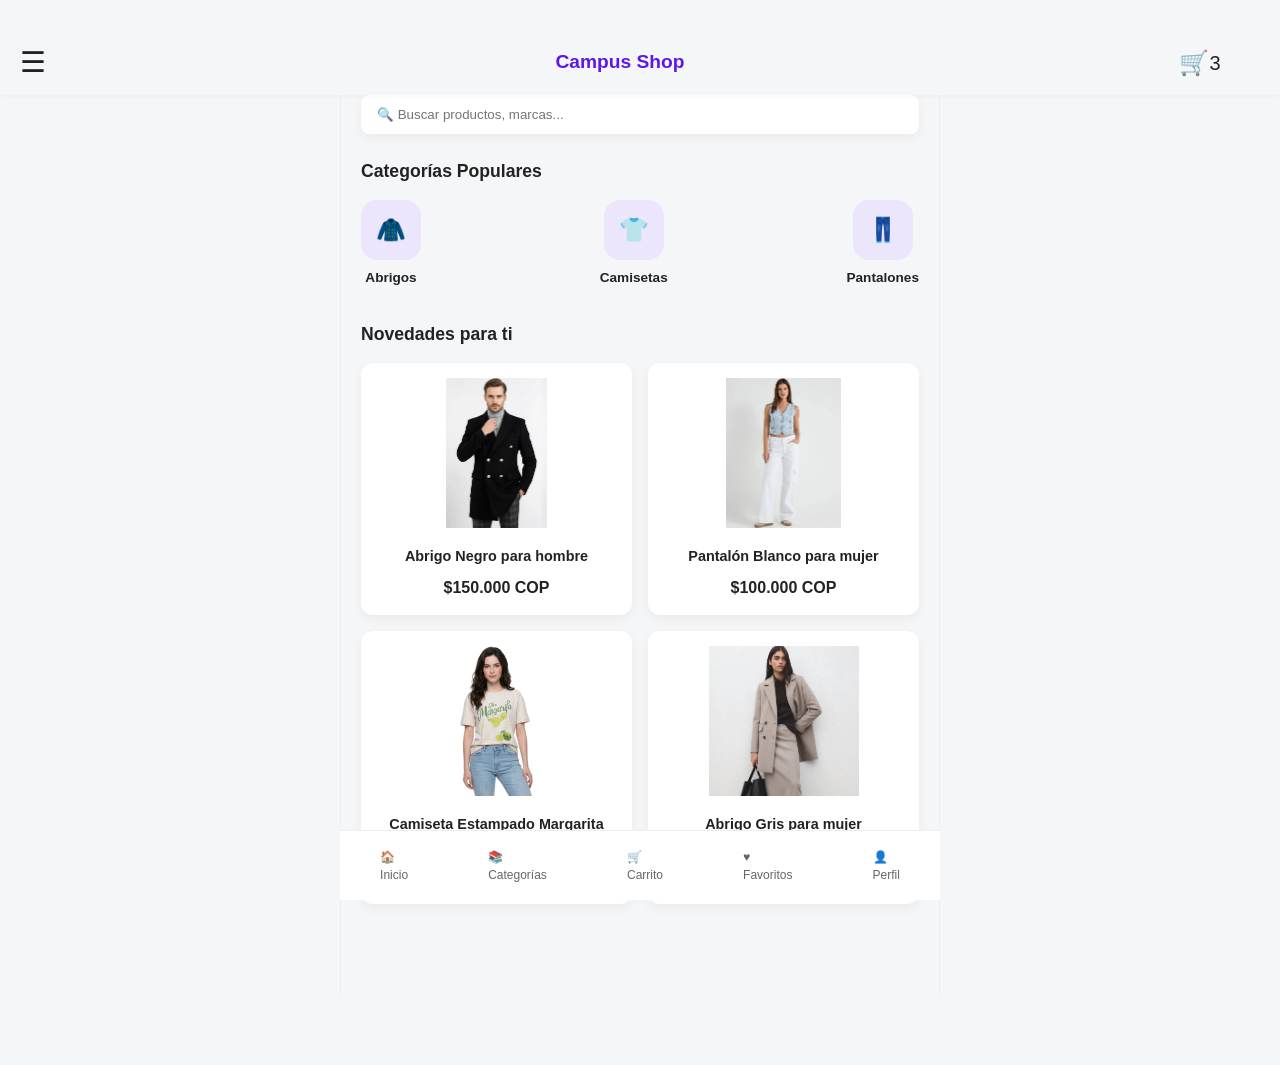
==== commit 5803cd86: "feat: :sparkles: Finalicé el proyecto Organicé los archivos, creé nuevas funcionalidades y creé el r" ====
--- a/index.html
+++ b/index.html
@@ -13,8 +13,6 @@
 
     <header class="header-menu-lateral">
         <input type="checkbox" id="menu-lateral" class="menu-lateral-index">
-
-        <label for="menu-lateral" class="menu-logo">☰</label>
 
         <nav class="sidebar">
             <div class="sidebar-header">
@@ -36,9 +34,10 @@
     </header>
 
     <header class="header-principal">
-        <!-- <div class="menu-logo">☰</div> -->
-        <h1>Campus Shop</h1>
+        <label for="menu-lateral" class="menu-logo">☰</label>
+        <h1 class="titulo-index">Campus Shop</h1>
         <a href="carrito.html" class="carrito-logo">🛒 <sup>3</sup></a>
+        <div class="header-spacer"></div>
     </header>
 
     <main class="main-content">
--- a/css/base.css
+++ b/css/base.css
@@ -1,5 +1,5 @@
 * {
-    margin: 0 auto;
+    margin: 0;
     padding: 0;
     box-sizing: border-box;
 }
@@ -20,6 +20,7 @@
     font-family: Arial, Helvetica, sans-serif;
     background-color: var(--bg-main);
     color: var(--text-main);
+    overflow-x: hidden;
     line-height: 1.5;
     padding-bottom: 70px;
 }
@@ -31,4 +32,9 @@
 
 ul{
     list-style: none;
+}
+
+img{
+    max-width: 100%;
+    display: block;
 }
--- a/css/layout.css
+++ b/css/layout.css
@@ -1,17 +1,208 @@
-.header-principal{
-    display: flex;
-    justify-content: space-between;
-    align-items: center;
-    padding: 16px 20px;
+main{
+    padding: 20px;
+    padding-bottom: 90px;
+    min-height: 100vh;
+}
+
+.main-content{
+    padding: 0 20px 20px 20px;
+}
+
+.header-principal, .header-catalogo, .header-carrito, .header-checkout{
+    display: flex;
+    justify-content: space-between;
+    align-items: center;
+    padding: 15px 20px;
     background-color: var(--bg-main);
     position: sticky;
     top: 0;
     z-index: 100;
-}
-
-.header-principal h1{
+    height: 65px;
+    box-shadow: 0 2px 5px rgba(0,0,0,0.03);
+}
+
+.header-principal h1, .header-carrito h2{
     font-size: 1.2rem;
+    font-weight: bold;
     color: var(--primary-color);
+    flex-grow: 1;
+    text-align: center;
+}
+
+.carrito-vacio-header{
+    display: flex;
+    justify-content: space-between;
+    align-items: center;
+    padding: 20px;
+    background-color: var(--bg-main);
+    position: sticky;
+    top: 0;
+    z-index: 100;
+}
+
+.carrito-vacio-header h2{
+    font-size: 1.2rem;
+    font-weight: bold;
+    margin: 0;
+    flex-grow: 1;
+    text-align: center;
+}
+
+.carrito-vacio-container{
+    display: flex;
+    flex-direction: column;
+    justify-content: center;
+    align-items: center;
+    text-align: center;
+    min-height: 100vh;
+    padding: 1px;
+}
+
+/* Index */
+.search-bar{
+    width: 100%;
+    padding: 12px 16px;
+    border: none;
+    border-radius: var(--radius-btn);
+    background-color: var(--bg-card);
+    box-shadow: var(--shadow-soft);
+    margin-bottom: 24px;
+    outline: none;
+}
+
+.fila-categorias{
+    display: flex;
+    justify-content: space-between;
+    margin-bottom: 32px;
+}
+
+.tarjeta-categoria{
+    display: flex;
+    flex-direction: column;
+    align-items: center;
+    gap: 8px;
+    font-size: 0.85rem;
+    font-weight: 600;
+}
+
+.categoria-logo{
+    width: 60px;
+    height: 60px;
+    background-color: var(--primary-light);
+    border-radius: 16px;
+    display: flex;
+    justify-content: center;
+    align-items: center;
+    font-size: 1.5rem;
+    color: var(--primary-color);
+}
+
+.productos-novedades{
+    display: grid;
+    grid-template-columns: 1fr 1fr;
+    gap: 16px;
+}
+.productos-catalogo{
+    display: grid;
+    grid-template-columns: repeat(2, 1fr);
+    gap: 12px;
+    padding: 12px;
+    width: 100%;
+    box-sizing: border-box;
+    align-items: stretch;
+}
+
+.grid-productos{
+    display: grid;
+    grid-template-columns: repeat(2, 1fr);
+    gap: 15px;
+    margin-bottom: 30px;
+    align-items: stretch;
+}
+
+/* Menú lateral */
+.sidebar{
+    position: fixed;
+    top: 0;
+    left: -280px;
+    width: 260px;
+    height: 100%;
+    background: rgb(0, 0, 116);
+    z-index: 1000;
+    transition: 0.3s ease;
+    box-shadow: var(--shadow-soft);
+    padding: 25px;
+    color: white;
+}
+
+.menu-lateral-index{
+    display: none;
+}
+
+.titulo-menu{
+    font-size: 1.4rem;
+    font-weight: bold;
+    color: var(--text-main);
+    margin: 0;
+    color: white;
+}
+
+.sidebar-header{
+    display: flex;
+    justify-content: space-between;
+    align-items: center;
+    margin-bottom: 30px;
+}
+
+.sidebar-logo{
+    width: 100px;
+}
+
+.menu-logo{
+    font-size: 1.8rem;
+    cursor: pointer;
+    width: 40px;
+    color: var(--text-main);
+}
+
+.menu-links{
+    list-style: none;
+    padding: 0;
+}
+
+.menu-links li{
+    margin-bottom: 20px;
+}
+
+.menu-links a{
+    text-decoration: none;
+    color: white;
+    font-weight: 500;
+    font-size: 1.1rem;
+    display: block;
+}
+
+.overlay{
+    position: fixed;
+    top: 0;
+    left: 0;
+    width: 100%;
+    height: 100%;
+    background: var(--bg-card);
+    display: none;
+    z-index: 900;
+}
+
+#menu-lateral:checked ~ .overlay{
+    display: block;
+}
+
+#menu-lateral:checked ~ .sidebar{
+    left: 0;
+}
+
+.header-spacer{
+    width: 40px;
 }
 
 .header-menu-lateral{
@@ -22,24 +213,19 @@
     padding: 15px;
 }
 
-main{
-    padding-bottom: 80px;
-}
-
+/* Footer todos */
 .bottom-nav{
     position: fixed;
     bottom: 0;
     left: 0;
     width: 100%;
-    height: 65px;
+    height: 70px;
     background-color: var(--bg-card);
-    box-shadow: 0 -2px 10px rgba(0,0,0,0.05);
     display: flex;
     justify-content: space-around;
-    padding: 12px 0;
-    z-index: 1000;
     align-items: center;
     border-top: 1px solid #eee;
+    z-index: 900;
 }
 
 .bottom-nav-item{
@@ -51,71 +237,6 @@
 }
 
 .bottom-nav-item:focus{
-    outline: none;
     color: var(--primary-color);
     font-weight: bold;
-}
-
-.main-content{
-    padding: 0 20px 20px 20px;
-}
-
-.header-catalogo{
-    display: flex;
-    justify-content: space-between;
-    align-items: center;
-    padding: 16px 20px;
-    background-color: var(--bg-main);
-    position: sticky;
-    top: 0;
-    z-index: 100;
-}
-
-.header-carrito{
-    display: flex;
-    justify-content: space-between;
-    align-items: center;
-    padding: 20px;
-    background-color: var(--bg-main);
-    position: sticky;
-    top: 0;
-    z-index: 100;
-}
-
-.header-carrito h2{
-    font-size: 1.2rem;
-    font-weight: bold;
-    margin: 0;
-    flex-grow: 1;
-    text-align: center;
-}
-
-.carrito-vacio-header{
-    display: flex;
-    justify-content: space-between;
-    align-items: center;
-    padding: 20px;
-    background-color: var(--bg-main);
-    position: sticky;
-    top: 0;
-    z-index: 100;
-}
-
-.carrito-vacio-header h2{
-    font-size: 1.2rem;
-    font-weight: bold;
-    margin: 0;
-    flex-grow: 1;
-    text-align: center;
-}
-
-.carrito-vacio-container{
-    display: flex;
-    flex-direction: column;
-    justify-content: center;
-    align-items: center;
-    text-align: center;
-    min-height: 100vh;
-    padding: 1px;
-}
-
+}
--- a/css/components.css
+++ b/css/components.css
@@ -1,48 +1,58 @@
-.menu-lateral-index{
-    display: none;
-}
-
-.menu-logo{
-    font-size: 1.8rem;
-    cursor: pointer;
-    position: absolute;
-    left: 20px;
-    z-index: 100;
-    color: var(--text-main);
-}
-
-.titulo-menu{
-    font-size: 1.4rem;
-    font-weight: bold;
-    color: var(--text-main);
-    margin: 0;
-    color: white;
-}
-
-.sidebar{
-    position: fixed;
-    top: 0;
-    left: -280px;
-    width: 260px;
-    height: 100%;
-    background: rgb(0, 0, 116);
-    z-index: 1000;
-    transition: 0.3s ease;
+.tarjeta-producto{
+    background-color: var(--bg-card);
+    border-radius: var(--radius-box);
+    padding: 15px;
+    text-align: center;
     box-shadow: var(--shadow-soft);
-    padding: 20px;
-}
-
-.sidebar-header{
-    display: flex;
-    justify-content: space-between;
-    align-items: center;
-    margin-bottom: 30px;
-}
-
-.sidebar-logo{
-    width: 100px;
-}
-
+    position: relative;
+    display: flex;
+    flex-direction: column;
+}
+
+.imagen-producto{
+    width: 100%;
+    height: 150px;
+    object-fit: contain;
+    border-radius: var(--radius-btn);
+    margin-bottom: 10px;
+}
+
+/* carrito en index, catalogo y detalles producto */
+.carrito-logo{
+    width: 40px;
+    display: flex;
+    justify-content: center;
+    align-items: center;
+    text-decoration: none;
+    background: none;
+    border: none;
+    font-size: 1.5rem;
+    cursor: pointer;
+}
+
+/* carrito vacio */
+.boton-ver-catalogo{
+    display: inline-block;
+    background-color: rgb(70, 70, 255);
+    color: white;
+    padding: 12px 30px;
+    border-radius: var(--radius-btn);
+    text-decoration: none;
+    width: auto;
+    min-width: 200px;
+    max-width: 350px;
+    font-weight: bold;
+    justify-content: center;
+    text-align: center;
+    align-items: center;
+}
+
+.boton-ver-catalogo:hover{
+    background-color: rgb(34, 34, 255);
+    cursor: pointer;
+}
+
+/* cerrar menu lateral */
 .btn-cerrar{
     font-size: 1.5rem;
     cursor: pointer;
@@ -52,114 +62,191 @@
     color: white;
 }
 
-.menu-links{
-    list-style: none;
-    padding: 0;
-}
-
-.menu-links li{
-    margin-bottom: 20px;
-}
-
-.menu-links a{
-    text-decoration: none;
-    color: white;
-    font-weight: 500;
-    font-size: 1.1rem;
-    display: block;
-}
-
-#menu-lateral:checked ~ .sidebar{
+/* Carrito - Historial */
+.cart-item, .tarjeta-pedido{
+    display: flex;
+    align-items: center;
+    gap: 15px;
+    background: var(--bg-card);
+    border-radius: var(--radius-box);
+    width: 100%;
+    padding: 15px;   
+    margin-bottom: 15px;
+    box-shadow: var(--shadow-soft);
+}
+
+.cart-item img{
+    width: 80px;
+    height: 80px;
+    object-fit: cover;
+    border-radius: var(--radius-btn);
+    flex-shrink: 0;
+    background: #f0f0f0;
+}
+
+.add-controls{
+    display: flex;
+    align-items: center;
+    gap: 10px;
+    background: var(--bg-main);
+    padding: 4px 8px;
+    border-radius: 20px;
+}
+
+.add-controls span.minus{
+    cursor: not-allowed;
+}
+
+.add-controls span.plus{
+    cursor: pointer;
+}
+
+.btn-pedido{
+    background: white;
+    color: var(--primary-color);
+    border: 1px solid var(--primary-color);
+    padding: 10px 20px;
+    border-radius: var(--radius-btn);
+    font-weight: bold;
+    cursor: pointer;
+    font-size: 0.85rem;
+    margin-top: 15px;
+}
+
+.btn-pedido:hover{
+    background: var(--primary-color);
+    color: white;
+    font-weight: bolder;
+    transition: 1.5s ease;
+    cursor: pointer;
+}
+
+/* Detalles de producto */
+.selector-tallas{
+    display: flex;
+    gap: 15px;
+}
+
+.radio-talla{
+    display: none;
+}
+
+.label-talla{
+    width: 40px;
+    height: 40px;
+    border-radius: 50%;
+    border: 1px solid #ccc;
+    display: flex;
+    justify-content: center;
+    align-items: center;
+    font-weight: bold;
+    color: var(--text-muted);
+    cursor: pointer;
+    transition: 0.3s;
+}
+
+.radio-talla:checked + .label-talla{
+    background-color: var(--primary-color);
+    color: white;
+    border-color: var(--primary-color);
+}
+
+.body-productos{
+    overflow-x: hidden;
+}
+
+.main-producto{
+    display: flex;
+    flex-direction: column;
+    min-height: 100vh;
+    padding-bottom: 100px;
+}
+
+.contenedor-imagen-producto{
+    width: 100%;
+    height: 350px;
+    background-color: #f1f1f1;
+    display: flex;
+    justify-content: center;
+    align-items: center;
+}
+
+.imagen-producto-detalle{
+    max-height: 280px;
+    object-fit: contain;
+}
+
+.contenedor-info-producto{
+    background-color: white;
+    border-radius: 25px 25px 0 0;
+    padding: 20px;
+    margin-top: -30px;
+    position: relative;
+    box-shadow: 0 -5px 15px rgba(0,0,0,0.05);
+    height: auto;
+    min-height: 400px;
+    display: flex;
+    flex-direction: column;
+    gap: 15px;
+    flex-grow: 1;
+    z-index: 2;
+}
+
+.titulo-producto-detalle{
+    font-size: 1.4rem;
+    color: var(--text-main);
+    margin: 0 0 5px 0;
+}
+
+.precio-producto-detalle{
+    font-size: 1.3rem;
+    font-weight: bold;
+    color: var(--primary-color);
+    margin: 0 0 20px 0;
+}
+
+.descripcion h3, .seccion-tallas h3{
+    margin: 0 0 5px 0;
+    font-size: 1rem;
+    color: var(--text-main);
+}
+
+.descripcion p{
+    margin: 0;
+    font-size: 0.9rem;
+    color: var(--text-muted);
+}
+
+/* boton añadir carrito detalles del producto */
+.btn-kart{
+    background-color: var(--primary-color);
+    color: white;
+    border: none;
+    padding: 12px 25px;
+    border-radius: 25px;
+    font-weight: bold;
+    font-size: 1rem;
+    cursor: pointer;
+    flex-grow: 1;
+    margin-left: 20px;
+}
+
+.comprar{
+    position: fixed;
+    bottom: 0;
     left: 0;
-}
-
-.overlay{
-    position: fixed;
-    top: 0;
-    left: 0;
-    width: 100%;
-    height: 100%;
-    background: var(--bg-card);
-    display: none;
-    z-index: 900;
-}
-
-#menu-lateral:checked ~ .overlay{
-    display: block;
-}
-
-.search-bar{
-    width: 100%;
-    padding: 12px 16px;
-    border: none;
-    border-radius: var(--radius-btn);
-    background-color: var(--bg-card);
+    width: 100%;
+    height: 80px;
+    background-color: white;
     box-shadow: var(--shadow-soft);
-    margin-bottom: 24px;
-    outline: none;
-}
-
-.fila-categorias{
     display: flex;
     justify-content: space-between;
-    margin-bottom: 32px;
-}
-
-.tarjeta-categoria{
-    display: flex;
-    flex-direction: column;
-    align-items: center;
-    gap: 8px;
-    font-size: 0.85rem;
-    font-weight: 600;
-}
-
-.categoria-logo{
-    width: 60px;
-    height: 60px;
-    background-color: var(--primary-light);
-    border-radius: 16px;
-    display: flex;
-    justify-content: center;
-    align-items: center;
-    font-size: 1.5rem;
-    color: var(--primary-color);
-}
-
-.productos-novedades{
-    display: grid;
-    grid-template-columns: 1fr 1fr;
-    gap: 16px;
-}
-
-.tarjeta-producto{
-    background-color: var(--bg-card);
-    border-radius: var(--radius-box);
-    padding: 12px;
-    box-shadow: var(--shadow-soft);
-    position: relative;
-    display: flex;
-    flex-direction: column;
-}
-
-.productos-catalogo{
-    display: grid;
-    grid-template-columns: repeat(2, 1fr);
-    gap: 12px;
-    padding: 12px;
-    width: 100%;
-    box-sizing: border-box;
-    align-items: stretch;
-}
-
-.grid-productos{
-    display: grid;
-    grid-template-columns: repeat(2, 1fr);
-    gap: 15px;
-    margin-bottom: 30px;
-    align-items: stretch;
-}
-
+    align-items: center;
+    padding: 0 20px;
+    z-index: 1000;
+}
+
+/* Catalogo */
 .titulo-categoria{
     margin: 25px 0 15px 0;
     font-size: 1.3rem;
@@ -183,15 +270,6 @@
     height: 150px;
     object-fit: cover;
     border-radius: 8px;
-}
-
-.imagen-producto{
-    width: 100%;
-    aspect-ratio: 1;
-    background-color: #eaeaea;
-    border-radius: var(--radius-btn);
-    object-fit: cover;
-    margin-bottom: 12px;
 }
 
 .titulo-producto{
@@ -255,6 +333,7 @@
     font-size: 16px;
 }
 
+/* Perfil */
 .foto-perfil{
     width: 100px;
     height: 100px;
@@ -265,57 +344,6 @@
     margin: 0 auto;
 }
 
-.cart-item{
-    display: flex;
-    align-items: center;
-    gap: 15px;
-    background: white;
-    border-radius: var(--radius-box);
-    width: 100%;
-    padding: 12px;   
-    margin-bottom: 12px;
-    box-shadow: var(--shadow-soft);
-    
-}
-
-.cart-item img{
-    width: 80px;
-    height: 80px;
-    object-fit: cover;
-    border-radius: var(--radius-btn);
-    flex-shrink: 0;
-    background: #f0f0f0;
-}
-
-.add-controls{
-    display: flex;
-    align-items: center;
-    gap: 10px;
-    background: var(--bg-main);
-    padding: 4px 8px;
-    border-radius: 20px;
-}
-
-.add-controls span.minus{
-    cursor: not-allowed;
-}
-
-.add-controls span.plus{
-    cursor: pointer;
-}
-
-.btn-pay{
-    background-color: var(--primary-color);
-    color: white;
-    border: none;
-    width: 100%;
-    padding: 16px;
-    border-radius: var(--radius-btn);
-    font-weight: bold;
-    font-size: 1rem;
-    cursor: pointer;
-}
-
 .opciones-perfil{
     display: grid;
     grid-template-columns: 1fr 1fr;
@@ -330,6 +358,7 @@
     box-shadow: var(--shadow-soft);
 }
 
+/* Carrito Vacio */
 .carrito-vacio-container h2{
     margin-bottom: 10px;
     font-weight: bold;
@@ -357,25 +386,7 @@
     opacity: 0.6;
 }
 
-.boton-ver-catalogo{
-    display: block;
-    background-color: rgb(70, 70, 255);
-    color: white;
-    padding: 15px 40px;
-    border-radius: var(--radius-btn);
-    text-decoration: none;
-    width: 100%;
-    max-width: 350px;
-    font-weight: bold;
-    justify-content: center;
-    align-items: center;
-}
-
-.boton-ver-catalogo:hover{
-    background-color: rgb(34, 34, 255);
-    cursor: pointer;
-}
-
+/* Checkout */
 .checkout-section{
     margin-bottom: 25px;
 }
@@ -390,14 +401,6 @@
 .checkout-header h4{
     font-size: 1rem;
     font-weight: bold;
-}
-
-.btn-edit{
-    background: none;
-    border: none;
-    color: var(--primary-color);
-    font-weight: bold;
-    cursor: pointer;
 }
 
 .tarjeta-checkout{
@@ -437,6 +440,43 @@
     font-size: 1.2rem;
     font-weight: bold;
     color: var(--text-main);
+}
+
+.input-checkout:focus{
+    border-color: var(--primary-color);
+}
+
+#editar:checked ~ .formulario-edicion{
+    display: flex !important;
+}
+
+#editar:checked ~ .info-actual{
+    display: none !important;
+}
+
+#editar:checked ~ .checkout-header .btn-edit{
+    color: red;
+}
+
+/* guardar cambios formulario en checkout */
+.btn-save{
+    display: block;
+    background: var(--primary-color);
+    color: white;
+    text-align: center;
+    padding: 10px;
+    border-radius: 8px;
+    margin-top: 10px;
+    cursor: pointer;
+}
+
+/* editar formulario checkout */
+.btn-edit{
+    background: none;
+    border: none;
+    color: var(--primary-color);
+    font-weight: bold;
+    cursor: pointer;
 }
 
 .input-oculto{
@@ -462,44 +502,20 @@
     outline: none;
 }
 
-.input-checkout:focus{
-    border-color: var(--primary-color);
-}
-
-#editar:checked ~ .formulario-edicion{
-    display: flex !important;
-}
-
-#editar:checked ~ .info-actual{
-    display: none !important;
-}
-
-#editar:checked ~ .checkout-header .btn-edit{
-    color: red;
-}
-
-.btn-save{
-    display: block;
-    background: var(--primary-color);
-    color: white;
-    text-align: center;
-    padding: 10px;
-    border-radius: 8px;
-    margin-top: 10px;
-    cursor: pointer;
-}
-
-.tarjeta-pedido{
-    background: white;
-    border-radius: var(--radius-box);
+/* boton pagar checkout */
+.btn-pay{
+    background-color: var(--primary-color);
+    color: white;
+    border: none;
+    width: 100%;
     padding: 16px;
-    margin-bottom: 16px;
-    box-shadow: var(--shadow-soft);
-    display: flex;
-    flex-direction: column;
-    gap: 12px;
-}
-
+    border-radius: var(--radius-btn);
+    font-weight: bold;
+    font-size: 1rem;
+    cursor: pointer;
+}
+
+/* Historial */
 .pedido-header{
     display: flex;
     justify-content: space-between;
@@ -561,24 +577,4 @@
     font-size: 1.1rem;
     margin: 0;
     color: var(--text-main);
-}
-
-.btn-pedido{
-    background: white;
-    color: var(--primary-color);
-    border: 1px solid var(--primary-color);
-    padding: 10px 20px;
-    border-radius: var(--radius-btn);
-    font-weight: bold;
-    cursor: pointer;
-    font-size: 0.85rem;
-    margin-top: 15px;
-}
-
-.btn-pedido:hover{
-    background: var(--primary-color);
-    color: white;
-    font-weight: bolder;
-    transition: 1.5s ease;
-    cursor: pointer;
 }
--- a/css/responsive.css
+++ b/css/responsive.css
@@ -0,0 +1,14 @@
+@media (min-width: 768px) {
+    main{
+        max-width: 600px;
+        margin: 0 auto;
+        border-left: 1px solid #eee;
+        border-right: 1px solid #eee;
+    }
+
+    .bottom-nav{
+        max-width: 600px;
+        left: 50%;
+        transform: translateX(-50%);
+    }
+}
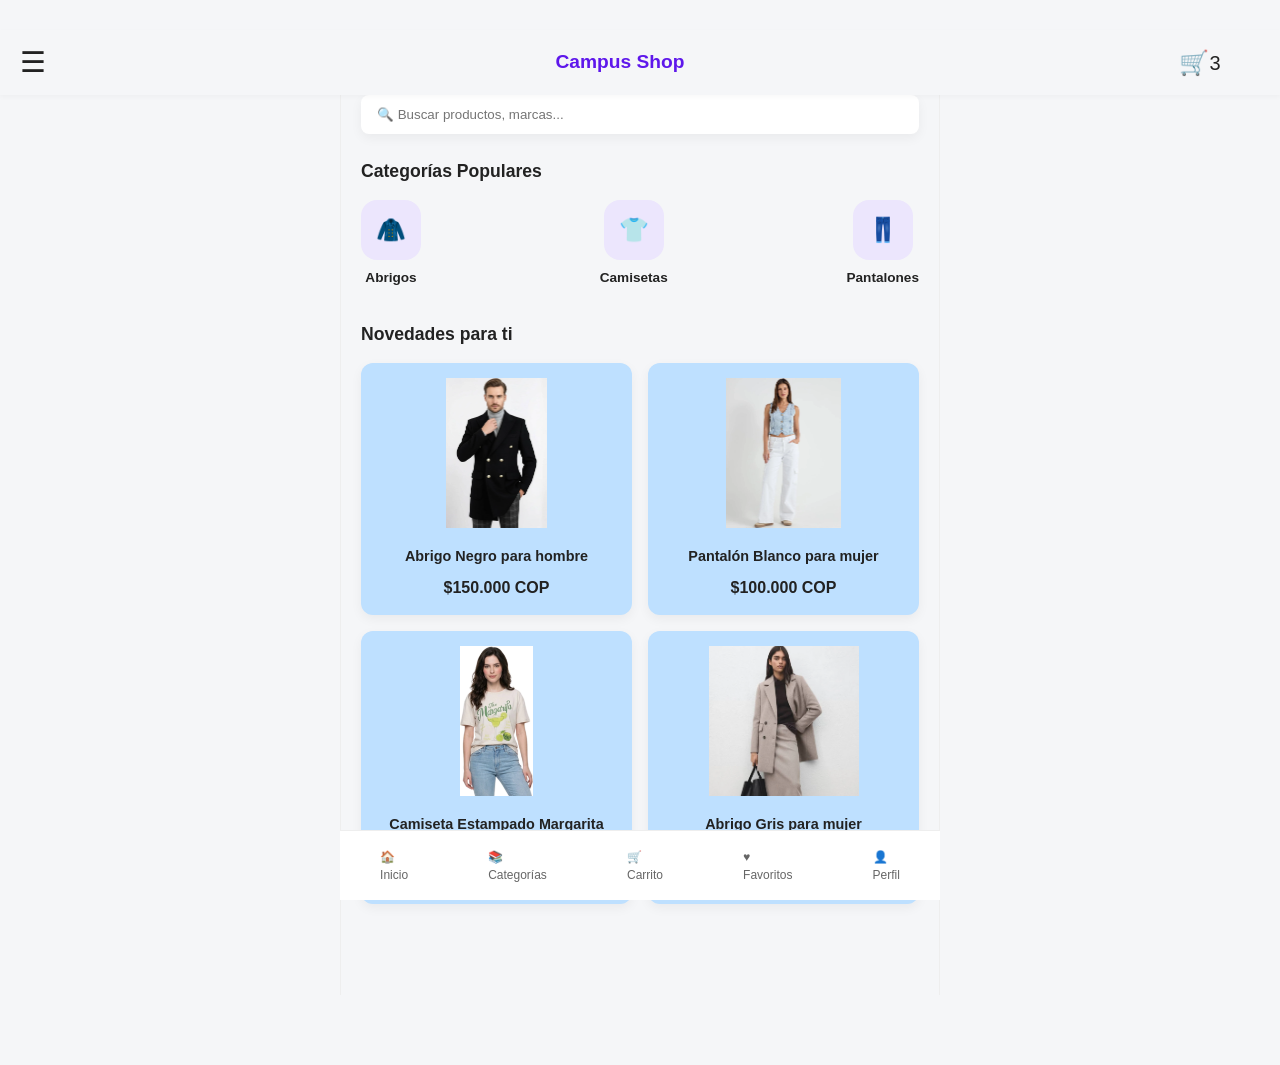
==== commit d32413f5: "feat: :sparkles: Examen 20 de abril Realicé los cambios en el proyecto con respecto al examen. Ademá" ====
--- a/index.html
+++ b/index.html
@@ -95,7 +95,7 @@
         <a href="index.html" class="bottom-nav-item active">🏠<br>Inicio</a>
         <a href="catalogo.html" class="bottom-nav-item">📚<br>Categorías</a>
         <a href="vacio.html" class="bottom-nav-item">🛒<br>Carrito</a>
-        <a href="#favoritos" class="bottom-nav-item">♥️<br>Favoritos</a>
+        <a href="favoritos.html" class="bottom-nav-item">♥️<br>Favoritos</a>
         <a href="perfil.html" class="bottom-nav-item">👤<br>Perfil</a>
     </footer>
     
--- a/css/components.css
+++ b/css/components.css
@@ -1,5 +1,5 @@
 .tarjeta-producto{
-    background-color: var(--bg-card);
+    background-color: rgb(190, 224, 255);
     border-radius: var(--radius-box);
     padding: 15px;
     text-align: center;
@@ -60,6 +60,14 @@
     padding: 4px;
     border-radius: var(--radius-btn);
     color: white;
+}
+
+/* Cerrar en favoritos */
+.btn-cerrar-fav{
+    font-size: 1.5rem;
+    cursor: pointer;
+    padding: 1px 1px;
+    color: red;
 }
 
 /* Carrito - Historial */
@@ -255,7 +263,7 @@
 }
 
 .tarjeta-producto-catalogo{
-    background-color: var(--bg-card);
+    background-color: rgb(190, 224, 255);
     border-radius: var(--radius-box);
     padding: 12px;
     display: flex;
@@ -351,7 +359,7 @@
 }
 
 .caja-perfil{
-    background: white;
+    background: rgb(190, 224, 255);
     padding: 20px;
     border-radius: var(--radius-box);
     text-align: center;
@@ -577,4 +585,22 @@
     font-size: 1.1rem;
     margin: 0;
     color: var(--text-main);
-}+}
+
+/* Favoritos */
+.etiqueta-favoritos{
+    width: 30px;
+    height: 30px;
+    border-radius: 50%;
+    border: solid rgb(156, 114, 255);
+    justify-content: center;
+    align-items: center;
+    background: white;
+}
+
+.etiqueta-favoritos:hover{
+    cursor: pointer;
+    border: solid red;
+    background: red;
+}
+
